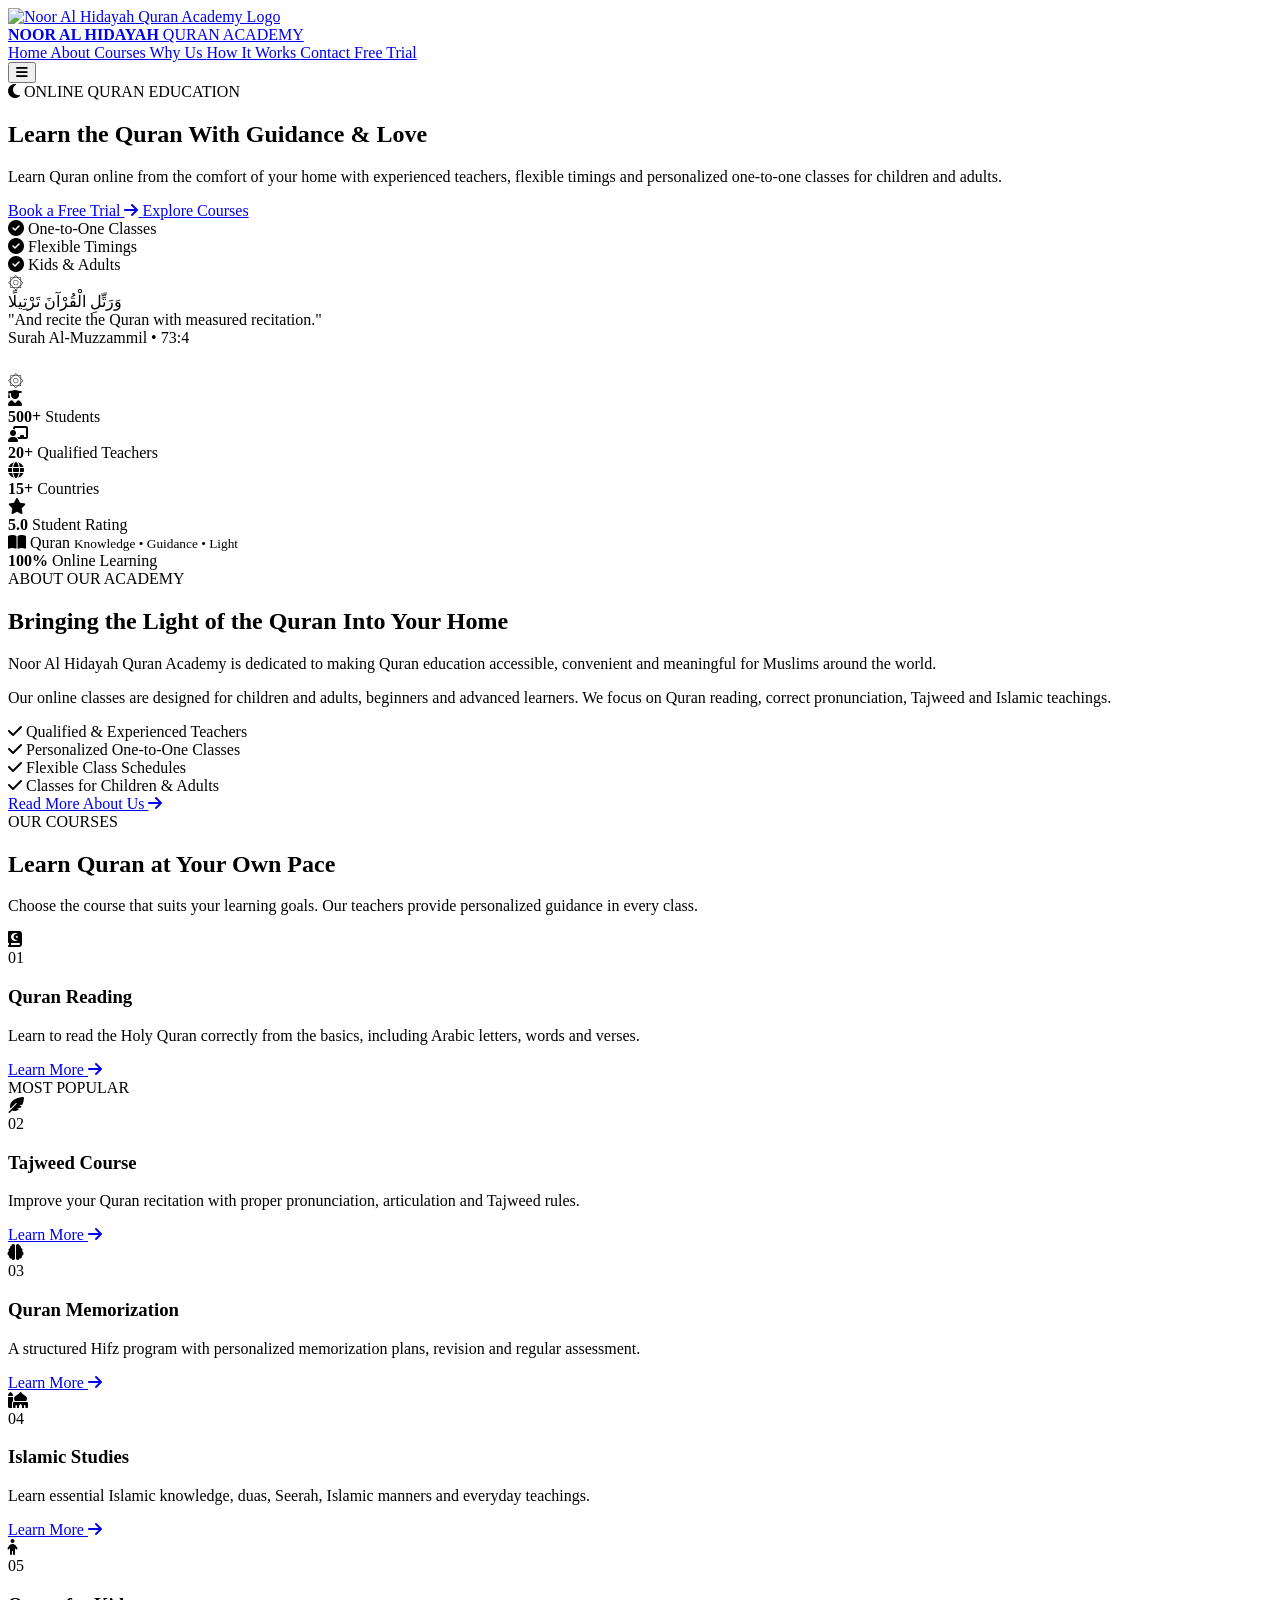
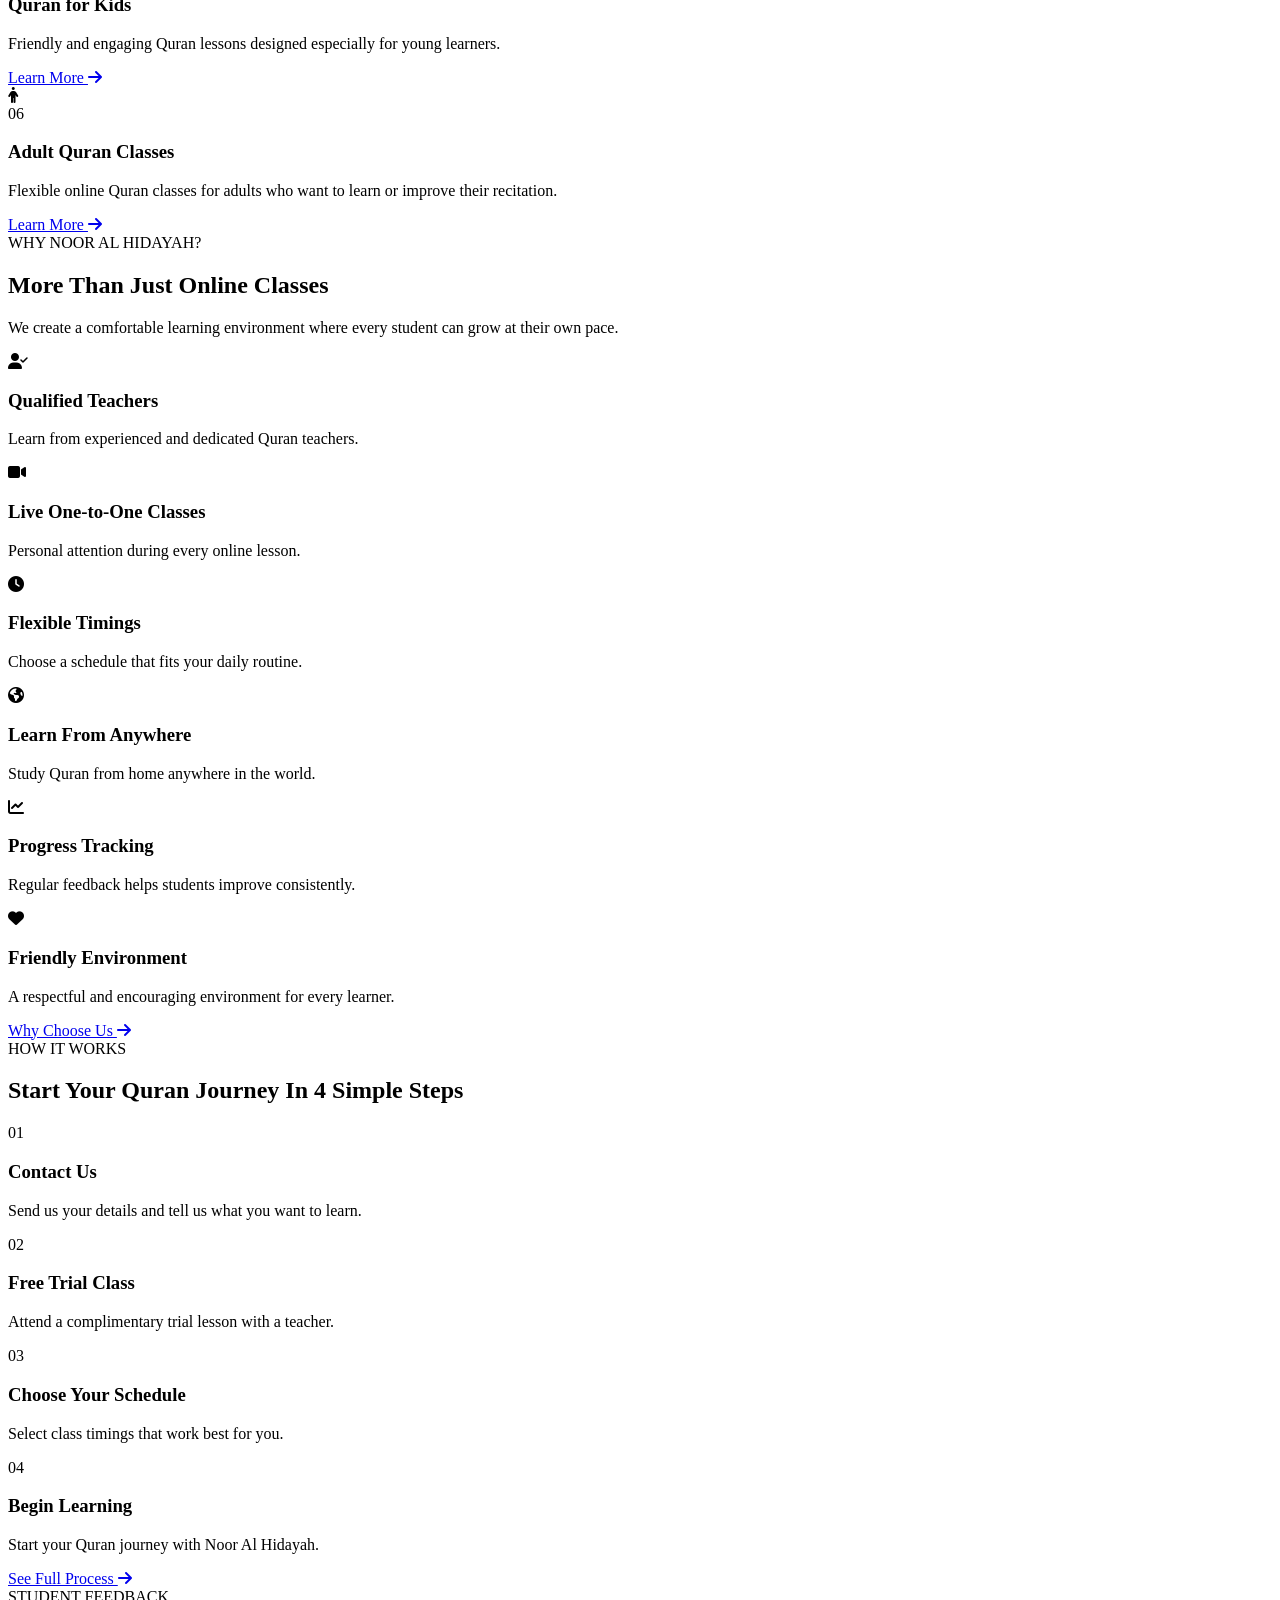
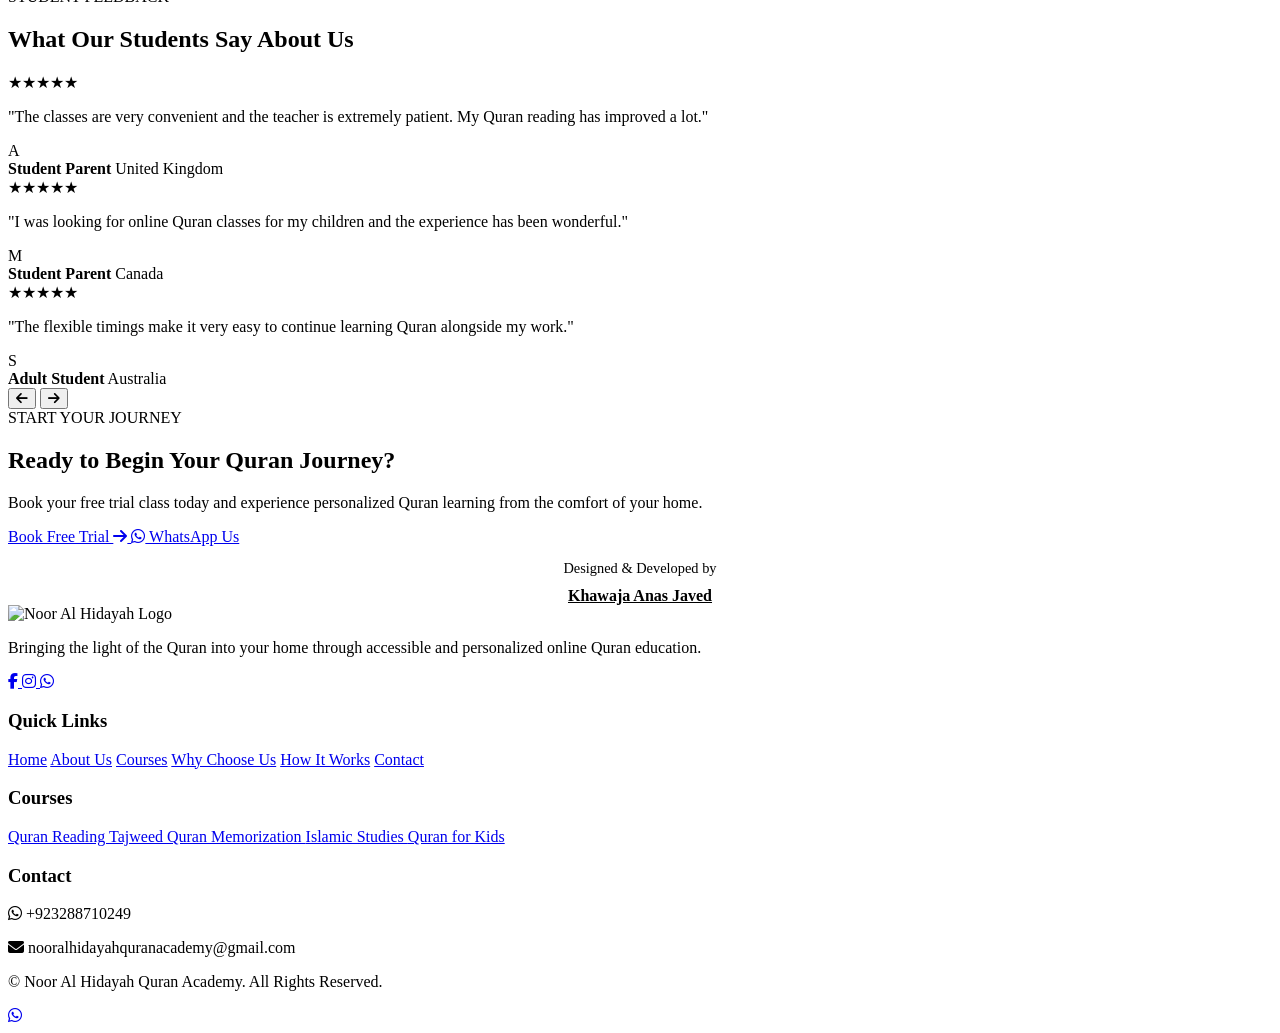
==== index.html @ 44cb85c7 "Add files via upload" ====
<!DOCTYPE html>
<html lang="en">

<head>

<meta charset="UTF-8">

<meta
    name="viewport"
    content="width=device-width, initial-scale=1.0"
>

<title>Noor Al Hidayah Quran Academy | Home</title>

<meta
    name="description"
    content="Learn Quran online with qualified teachers, flexible timings and personalized one-to-one classes."
>

<link rel="icon" href="assets/logo.png">

<link rel="preconnect" href="https://fonts.googleapis.com">
<link
    rel="preconnect"
    href="https://fonts.gstatic.com"
    crossorigin
>

<link
    href="https://fonts.googleapis.com/css2?family=Cormorant+Garamond:wght@500;600;700&family=Poppins:wght@300;400;500;600;700&display=swap"
    rel="stylesheet"
>

<link
    rel="stylesheet"
    href="https://cdnjs.cloudflare.com/ajax/libs/font-awesome/6.5.2/css/all.min.css"
>

<link rel="stylesheet" href="css/style.css">

</head>


<body>


<!-- HEADER -->

<header class="header" id="header">

<div class="container nav-container">

<a href="index.html" class="logo">

<img
    src="assets/logo.png"
    alt="Noor Al Hidayah Quran Academy Logo"
>

<div class="logo-text">

<strong>NOOR AL HIDAYAH</strong>

<span>QURAN ACADEMY</span>

</div>

</a>


<nav class="navbar" id="navbar">

<a
    href="index.html"
    class="nav-link active"
>
Home
</a>

<a
    href="about.html"
    class="nav-link"
>
About
</a>

<a
    href="courses.html"
    class="nav-link"
>
Courses
</a>

<a
    href="why-us.html"
    class="nav-link"
>
Why Us
</a>

<a
    href="how-it-works.html"
    class="nav-link"
>
How It Works
</a>

<a
    href="contact.html"
    class="nav-link"
>
Contact
</a>

<a
    href="contact.html#trial"
    class="nav-button"
>
Free Trial
</a>

</nav>


<button
    class="menu-toggle"
    id="menu-toggle"
    aria-label="Open menu"
>

<i class="fas fa-bars"></i>

</button>

</div>

</header>



<!-- HERO -->

<section class="hero" id="home">

<div class="hero-pattern"></div>

<div class="container hero-container">


<div class="hero-content reveal">

<span class="eyebrow">

<i class="fas fa-moon"></i>

ONLINE QURAN EDUCATION

</span>


<h1>

Learn the Quran

<span>
With Guidance & Love
</span>

</h1>


<p>

Learn Quran online from the comfort of your home
with experienced teachers, flexible timings and
personalized one-to-one classes for children and adults.

</p>


<div class="hero-buttons">

<a
    href="https://wa.me/923288710249?text=Assalamu%20Alaikum%20Wa%20Rahmatullahi%20Wa%20Barakatuh%2C%20I%20would%20like%20to%20book%20a%20free%20Quran%20trial%20class."
    class="btn btn-gold"
    target="_blank"
    rel="noopener"
>

Book a Free Trial

<i class="fas fa-arrow-right"></i>

</a>


<a
    href="courses.html"
    class="btn btn-outline"
>

Explore Courses

</a>

</div>


<div class="hero-trust">

<div>

<i class="fas fa-check-circle"></i>

One-to-One Classes

</div>


<div>

<i class="fas fa-check-circle"></i>

Flexible Timings

</div>


<div>

<i class="fas fa-check-circle"></i>

Kids & Adults

</div>

</div>

</div>



<div class="hero-visual reveal">

<div class="hero-circle circle-one"></div>

<div class="hero-circle circle-two"></div>


<div class="quran-card">

<div class="quran-decoration">
۞
</div>


<div class="arabic-text">

وَرَتِّلِ الْقُرْآنَ تَرْتِيلًا

</div>


<div class="translation">

"And recite the Quran with measured recitation."

</div>


<div class="surah">

Surah Al-Muzzammil • 73:4

</div>


<div
    class="quran-decoration"
    style="margin-top:25px"
>

۞

</div>

</div>

</div>

</div>

</section>



<!-- STATS -->

<section class="stats">

<div class="container stats-grid">


<div class="stat-item">

<i class="fas fa-user-graduate"></i>

<div>

<strong>500+</strong>

<span>Students</span>

</div>

</div>


<div class="stat-item">

<i class="fas fa-chalkboard-teacher"></i>

<div>

<strong>20+</strong>

<span>Qualified Teachers</span>

</div>

</div>


<div class="stat-item">

<i class="fas fa-globe"></i>

<div>

<strong>15+</strong>

<span>Countries</span>

</div>

</div>


<div class="stat-item">

<i class="fas fa-star"></i>

<div>

<strong>5.0</strong>

<span>Student Rating</span>

</div>

</div>


</div>

</section>



<!-- ABOUT PREVIEW -->

<section class="section about">

<div class="container about-grid">


<div class="about-image reveal">

<div class="image-frame">

<div class="arch-image">

<div class="arch-content">

<i class="fas fa-book-open"></i>

<span>Quran</span>

<small>
Knowledge • Guidance • Light
</small>

</div>

</div>

</div>


<div class="experience-badge">

<strong>100%</strong>

<span>Online Learning</span>

</div>

</div>



<div class="about-content reveal">

<span class="section-label">
ABOUT OUR ACADEMY
</span>


<h2>

Bringing the Light of the Quran

<span>Into Your Home</span>

</h2>


<p>

Noor Al Hidayah Quran Academy is dedicated to making
Quran education accessible, convenient and meaningful
for Muslims around the world.

</p>


<p>

Our online classes are designed for children and adults,
beginners and advanced learners. We focus on Quran
reading, correct pronunciation, Tajweed and Islamic teachings.

</p>


<div class="about-list">

<div>

<i class="fas fa-check"></i>

<span>
Qualified & Experienced Teachers
</span>

</div>


<div>

<i class="fas fa-check"></i>

<span>
Personalized One-to-One Classes
</span>

</div>


<div>

<i class="fas fa-check"></i>

<span>
Flexible Class Schedules
</span>

</div>


<div>

<i class="fas fa-check"></i>

<span>
Classes for Children & Adults
</span>

</div>

</div>


<a
    href="about.html"
    class="text-link"
>

Read More About Us

<i class="fas fa-arrow-right"></i>

</a>

</div>

</div>

</section>



<!-- COURSES PREVIEW -->

<section class="section courses">

<div class="container">


<div class="section-heading reveal">

<span class="section-label">
OUR COURSES
</span>


<h2>

Learn Quran at

<span>Your Own Pace</span>

</h2>


<p>

Choose the course that suits your learning goals.
Our teachers provide personalized guidance in every class.

</p>

</div>


<div class="courses-grid">


<article class="course-card reveal">

<div class="course-icon">

<i class="fas fa-book-quran"></i>

</div>

<span class="course-number">01</span>

<h3>Quran Reading</h3>

<p>

Learn to read the Holy Quran correctly from the basics,
including Arabic letters, words and verses.

</p>

<a href="courses.html#quran-reading">

Learn More

<i class="fas fa-arrow-right"></i>

</a>

</article>



<article class="course-card featured reveal">

<div class="popular">
MOST POPULAR
</div>

<div class="course-icon">

<i class="fas fa-feather-pointed"></i>

</div>

<span class="course-number">02</span>

<h3>Tajweed Course</h3>

<p>

Improve your Quran recitation with proper pronunciation,
articulation and Tajweed rules.

</p>

<a href="courses.html#tajweed">

Learn More

<i class="fas fa-arrow-right"></i>

</a>

</article>



<article class="course-card reveal">

<div class="course-icon">

<i class="fas fa-brain"></i>

</div>

<span class="course-number">03</span>

<h3>Quran Memorization</h3>

<p>

A structured Hifz program with personalized memorization
plans, revision and regular assessment.

</p>

<a href="courses.html#memorization">

Learn More

<i class="fas fa-arrow-right"></i>

</a>

</article>



<article class="course-card reveal">

<div class="course-icon">

<i class="fas fa-mosque"></i>

</div>

<span class="course-number">04</span>

<h3>Islamic Studies</h3>

<p>

Learn essential Islamic knowledge, duas, Seerah,
Islamic manners and everyday teachings.

</p>

<a href="courses.html#islamic-studies">

Learn More

<i class="fas fa-arrow-right"></i>

</a>

</article>



<article class="course-card reveal">

<div class="course-icon">

<i class="fas fa-child"></i>

</div>

<span class="course-number">05</span>

<h3>Quran for Kids</h3>

<p>

Friendly and engaging Quran lessons designed especially
for young learners.

</p>

<a href="courses.html#kids">

Learn More

<i class="fas fa-arrow-right"></i>

</a>

</article>



<article class="course-card reveal">

<div class="course-icon">

<i class="fas fa-person"></i>

</div>

<span class="course-number">06</span>

<h3>Adult Quran Classes</h3>

<p>

Flexible online Quran classes for adults who want to
learn or improve their recitation.

</p>

<a href="courses.html#adults">

Learn More

<i class="fas fa-arrow-right"></i>

</a>

</article>


</div>

</div>

</section>



<!-- WHY US PREVIEW -->

<section class="section why-us">

<div class="container">


<div class="section-heading light reveal">

<span class="section-label">
WHY NOOR AL HIDAYAH?
</span>


<h2>

More Than Just

<span>Online Classes</span>

</h2>


<p>

We create a comfortable learning environment where every
student can grow at their own pace.

</p>

</div>


<div class="features-grid">


<div class="feature reveal">

<div class="feature-icon">

<i class="fas fa-user-check"></i>

</div>

<h3>Qualified Teachers</h3>

<p>
Learn from experienced and dedicated Quran teachers.
</p>

</div>


<div class="feature reveal">

<div class="feature-icon">

<i class="fas fa-video"></i>

</div>

<h3>Live One-to-One Classes</h3>

<p>
Personal attention during every online lesson.
</p>

</div>


<div class="feature reveal">

<div class="feature-icon">

<i class="fas fa-clock"></i>

</div>

<h3>Flexible Timings</h3>

<p>
Choose a schedule that fits your daily routine.
</p>

</div>


<div class="feature reveal">

<div class="feature-icon">

<i class="fas fa-earth-americas"></i>

</div>

<h3>Learn From Anywhere</h3>

<p>
Study Quran from home anywhere in the world.
</p>

</div>


<div class="feature reveal">

<div class="feature-icon">

<i class="fas fa-chart-line"></i>

</div>

<h3>Progress Tracking</h3>

<p>
Regular feedback helps students improve consistently.
</p>

</div>


<div class="feature reveal">

<div class="feature-icon">

<i class="fas fa-heart"></i>

</div>

<h3>Friendly Environment</h3>

<p>
A respectful and encouraging environment for every learner.
</p>

</div>

</div>


<div class="center-action">

<a
    href="why-us.html"
    class="btn btn-gold"
>

Why Choose Us

<i class="fas fa-arrow-right"></i>

</a>

</div>

</div>

</section>



<!-- HOW IT WORKS PREVIEW -->

<section class="section process">

<div class="container">


<div class="section-heading reveal">

<span class="section-label">
HOW IT WORKS
</span>


<h2>

Start Your Quran Journey

<span>In 4 Simple Steps</span>

</h2>

</div>


<div class="steps">


<div class="step reveal">

<div class="step-number">01</div>

<div>

<h3>Contact Us</h3>

<p>
Send us your details and tell us what you want to learn.
</p>

</div>

</div>


<div class="step reveal">

<div class="step-number">02</div>

<div>

<h3>Free Trial Class</h3>

<p>
Attend a complimentary trial lesson with a teacher.
</p>

</div>

</div>


<div class="step reveal">

<div class="step-number">03</div>

<div>

<h3>Choose Your Schedule</h3>

<p>
Select class timings that work best for you.
</p>

</div>

</div>


<div class="step reveal">

<div class="step-number">04</div>

<div>

<h3>Begin Learning</h3>

<p>
Start your Quran journey with Noor Al Hidayah.
</p>

</div>

</div>

</div>


<div class="center-action">

<a
    href="how-it-works.html"
    class="btn btn-gold"
>

See Full Process

<i class="fas fa-arrow-right"></i>

</a>

</div>

</div>

</section>



<!-- TESTIMONIALS -->

<section class="section testimonials">

<div class="container">


<div class="section-heading reveal">

<span class="section-label">
STUDENT FEEDBACK
</span>


<h2>

What Our Students

<span>Say About Us</span>

</h2>

</div>


<div class="testimonial-slider">


<div class="testimonial active">

<div class="stars">
★★★★★
</div>

<p>

"The classes are very convenient and the teacher is
extremely patient. My Quran reading has improved a lot."

</p>


<div class="student">

<div class="student-avatar">
A
</div>

<div>

<strong>Student Parent</strong>

<span>United Kingdom</span>

</div>

</div>

</div>



<div class="testimonial">

<div class="stars">
★★★★★
</div>

<p>

"I was looking for online Quran classes for my children
and the experience has been wonderful."

</p>


<div class="student">

<div class="student-avatar">
M
</div>

<div>

<strong>Student Parent</strong>

<span>Canada</span>

</div>

</div>

</div>



<div class="testimonial">

<div class="stars">
★★★★★
</div>

<p>

"The flexible timings make it very easy to continue
learning Quran alongside my work."

</p>


<div class="student">

<div class="student-avatar">
S
</div>

<div>

<strong>Adult Student</strong>

<span>Australia</span>

</div>

</div>

</div>

</div>


<div class="slider-buttons">

<button id="prev">

<i class="fas fa-arrow-left"></i>

</button>


<button id="next">

<i class="fas fa-arrow-right"></i>

</button>

</div>

</div>

</section>



<!-- CTA -->

<section class="trial">

<div class="trial-pattern"></div>

<div class="container trial-content reveal">

<span class="section-label">
START YOUR JOURNEY
</span>


<h2>

Ready to Begin

<span>Your Quran Journey?</span>

</h2>


<p>

Book your free trial class today and experience
personalized Quran learning from the comfort of your home.

</p>


<div class="trial-buttons">

<a
    href="https://wa.me/923288710249?text=Assalamu%20Alaikum%20Wa%20Rahmatullahi%20Wa%20Barakatuh%2C%20I%20would%20like%20to%20book%20a%20free%20Quran%20trial%20class."
    class="btn btn-gold"
    target="_blank"
    rel="noopener"
>

Book Free Trial

<i class="fas fa-arrow-right"></i>

</a>


<a
    href="https://wa.me/923288710249"
    class="btn btn-whatsapp"
    target="_blank"
    rel="noopener"
>

<i class="fab fa-whatsapp"></i>

WhatsApp Us

</a>

</div>

</div>

</section>



<!-- DEVELOPER INFO -->

<section class="section developer-credit">

<div class="container" style="text-align: center;">

<p style="color: var(--muted); font-size: 0.9rem; margin-bottom: 10px;">

Designed & Developed by
</p>

<a href="https://hellofromanas.github.io/portfolio/" target="_blank" rel="noopener noreferrer" style="color: var(--emerald); font-weight: 600; font-size: 1rem;">

Khawaja Anas Javed

</a>

</div>

</section>



<!-- FOOTER -->

<footer class="footer">

<div class="container footer-grid">


<div class="footer-brand">

<img
    src="assets/logo.png"
    alt="Noor Al Hidayah Logo"
>


<p>

Bringing the light of the Quran into your home
through accessible and personalized online Quran education.

</p>


<div class="socials">

<a href="#" aria-label="Facebook">
<i class="fab fa-facebook-f"></i>
</a>

<a href="#" aria-label="Instagram">
<i class="fab fa-instagram"></i>
</a>

<a
    href="https://wa.me/923288710249"
    aria-label="WhatsApp"
>
<i class="fab fa-whatsapp"></i>
</a>

</div>

</div>



<div class="footer-column">

<h3>Quick Links</h3>

<a href="index.html">Home</a>

<a href="about.html">About Us</a>

<a href="courses.html">Courses</a>

<a href="why-us.html">Why Choose Us</a>

<a href="how-it-works.html">How It Works</a>

<a href="contact.html">Contact</a>

</div>



<div class="footer-column">

<h3>Courses</h3>

<a href="courses.html#quran-reading">
Quran Reading
</a>

<a href="courses.html#tajweed">
Tajweed
</a>

<a href="courses.html#memorization">
Quran Memorization
</a>

<a href="courses.html#islamic-studies">
Islamic Studies
</a>

<a href="courses.html#kids">
Quran for Kids
</a>

</div>



<div class="footer-column">

<h3>Contact</h3>

<p>

<i class="fab fa-whatsapp"></i>

+923288710249

</p>


<p>

<i class="fas fa-envelope"></i>

nooralhidayahquranacademy@gmail.com

</p>

</div>

</div>



<div class="footer-bottom">

<div class="container">

<p>

© <span id="year"></span>

Noor Al Hidayah Quran Academy.

All Rights Reserved.

</p>

</div>

</div>

</footer>



<a
    href="https://wa.me/923288710249"
    class="whatsapp-float"
    target="_blank"
    rel="noopener"
    aria-label="Chat on WhatsApp"
>

<i class="fab fa-whatsapp"></i>

</a>


<script src="js/script.js"></script>

</body>

</html>
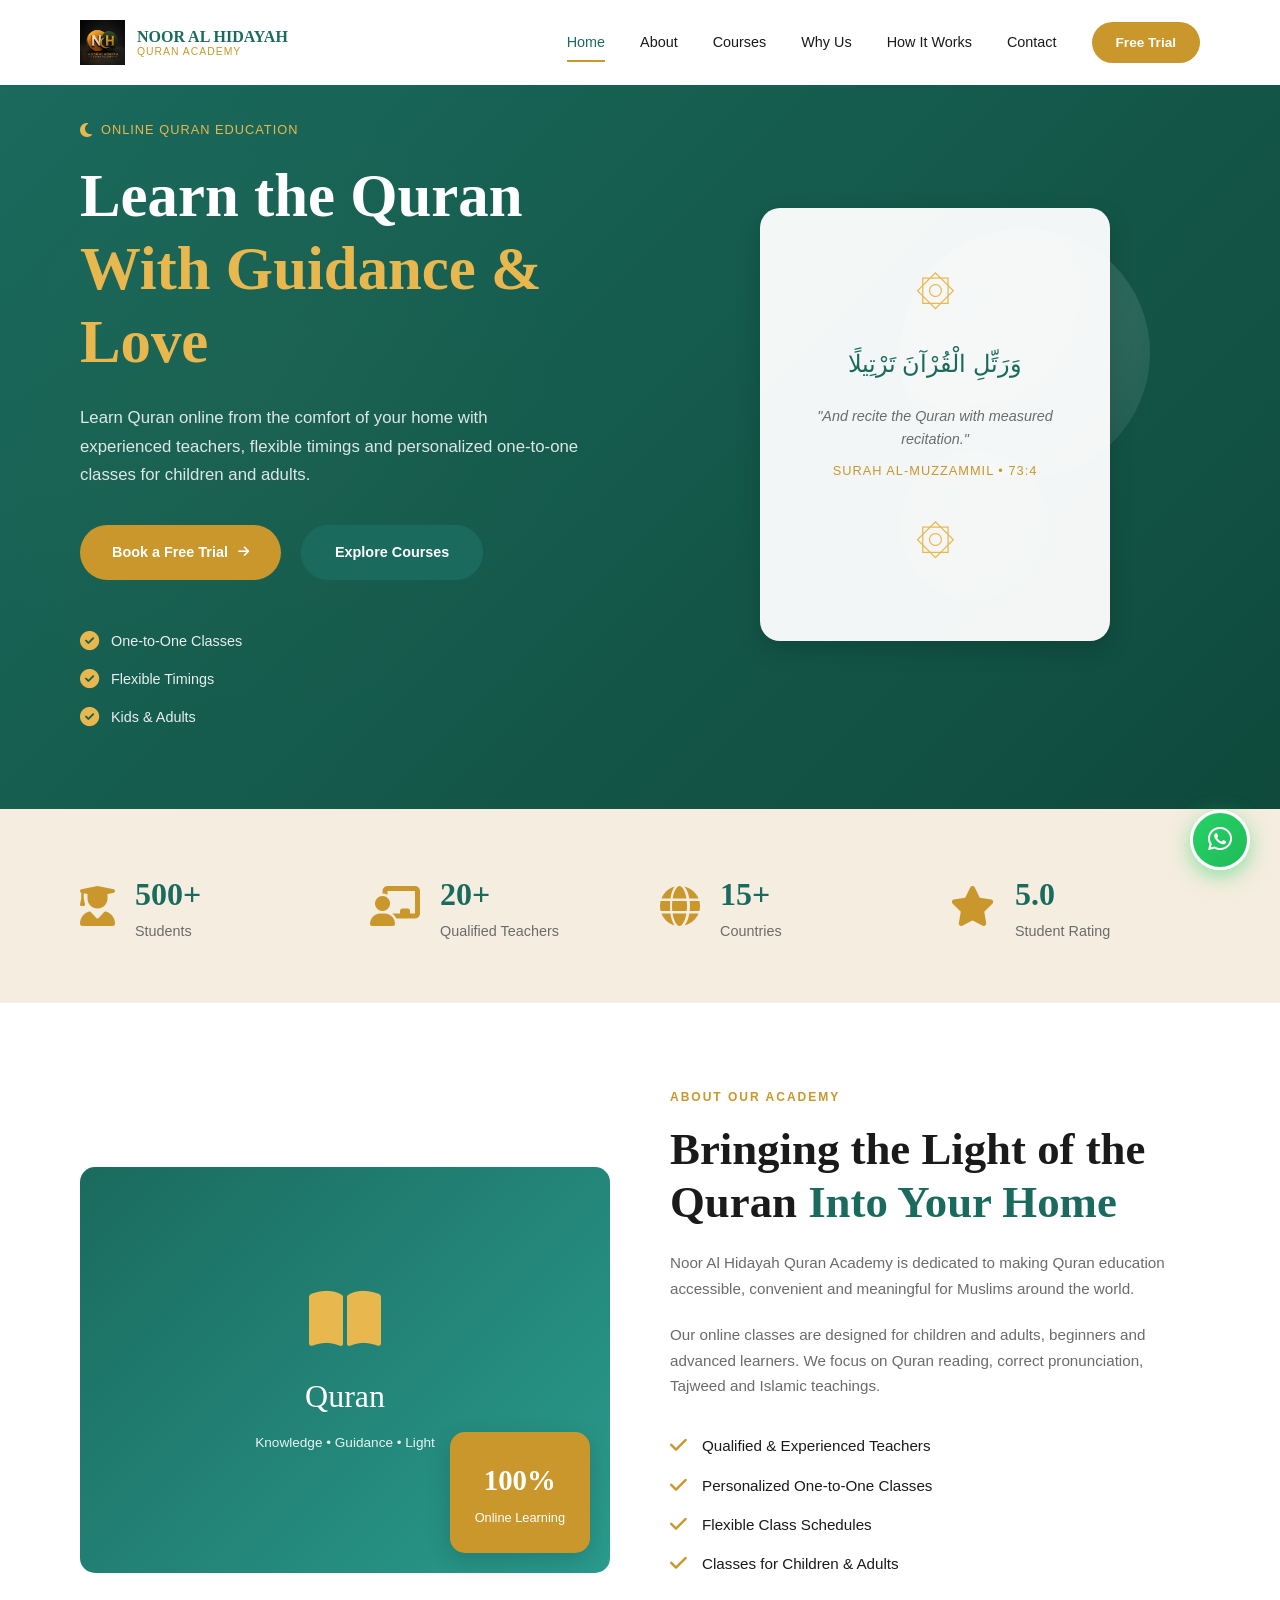
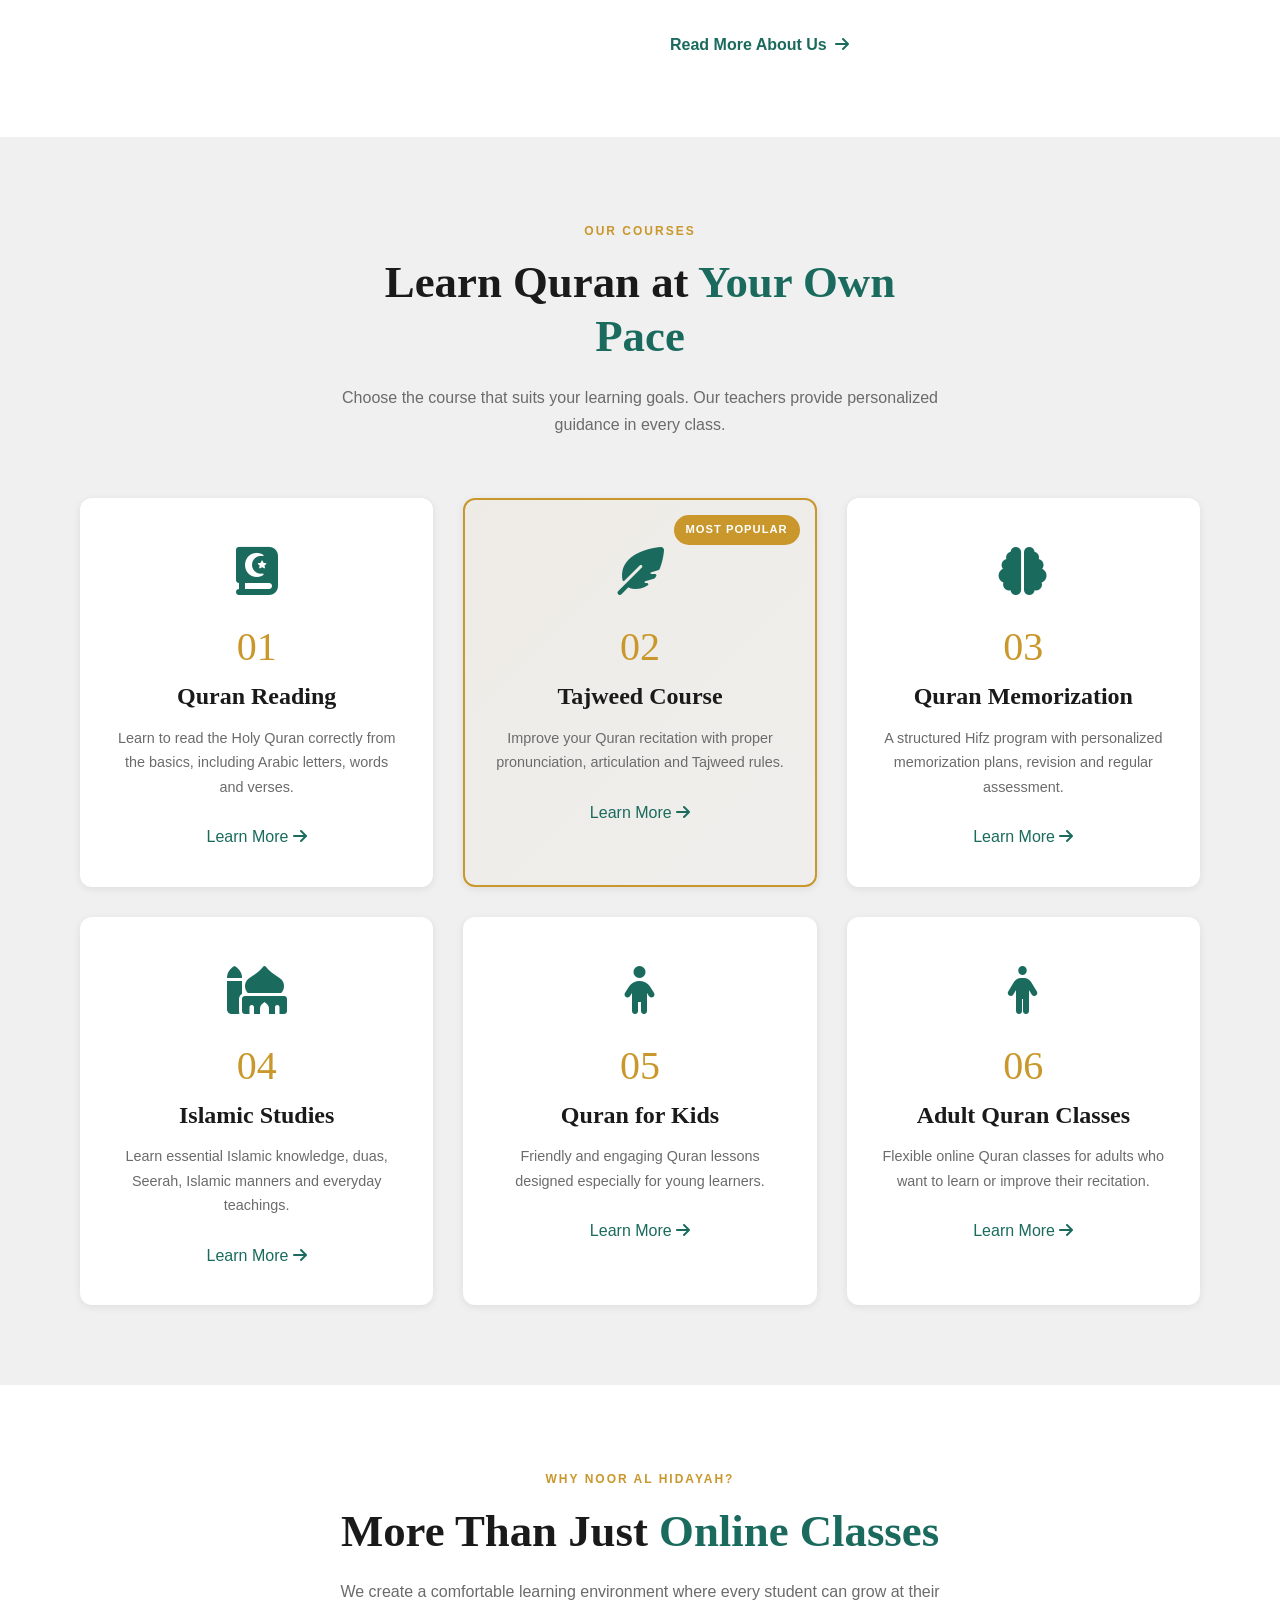
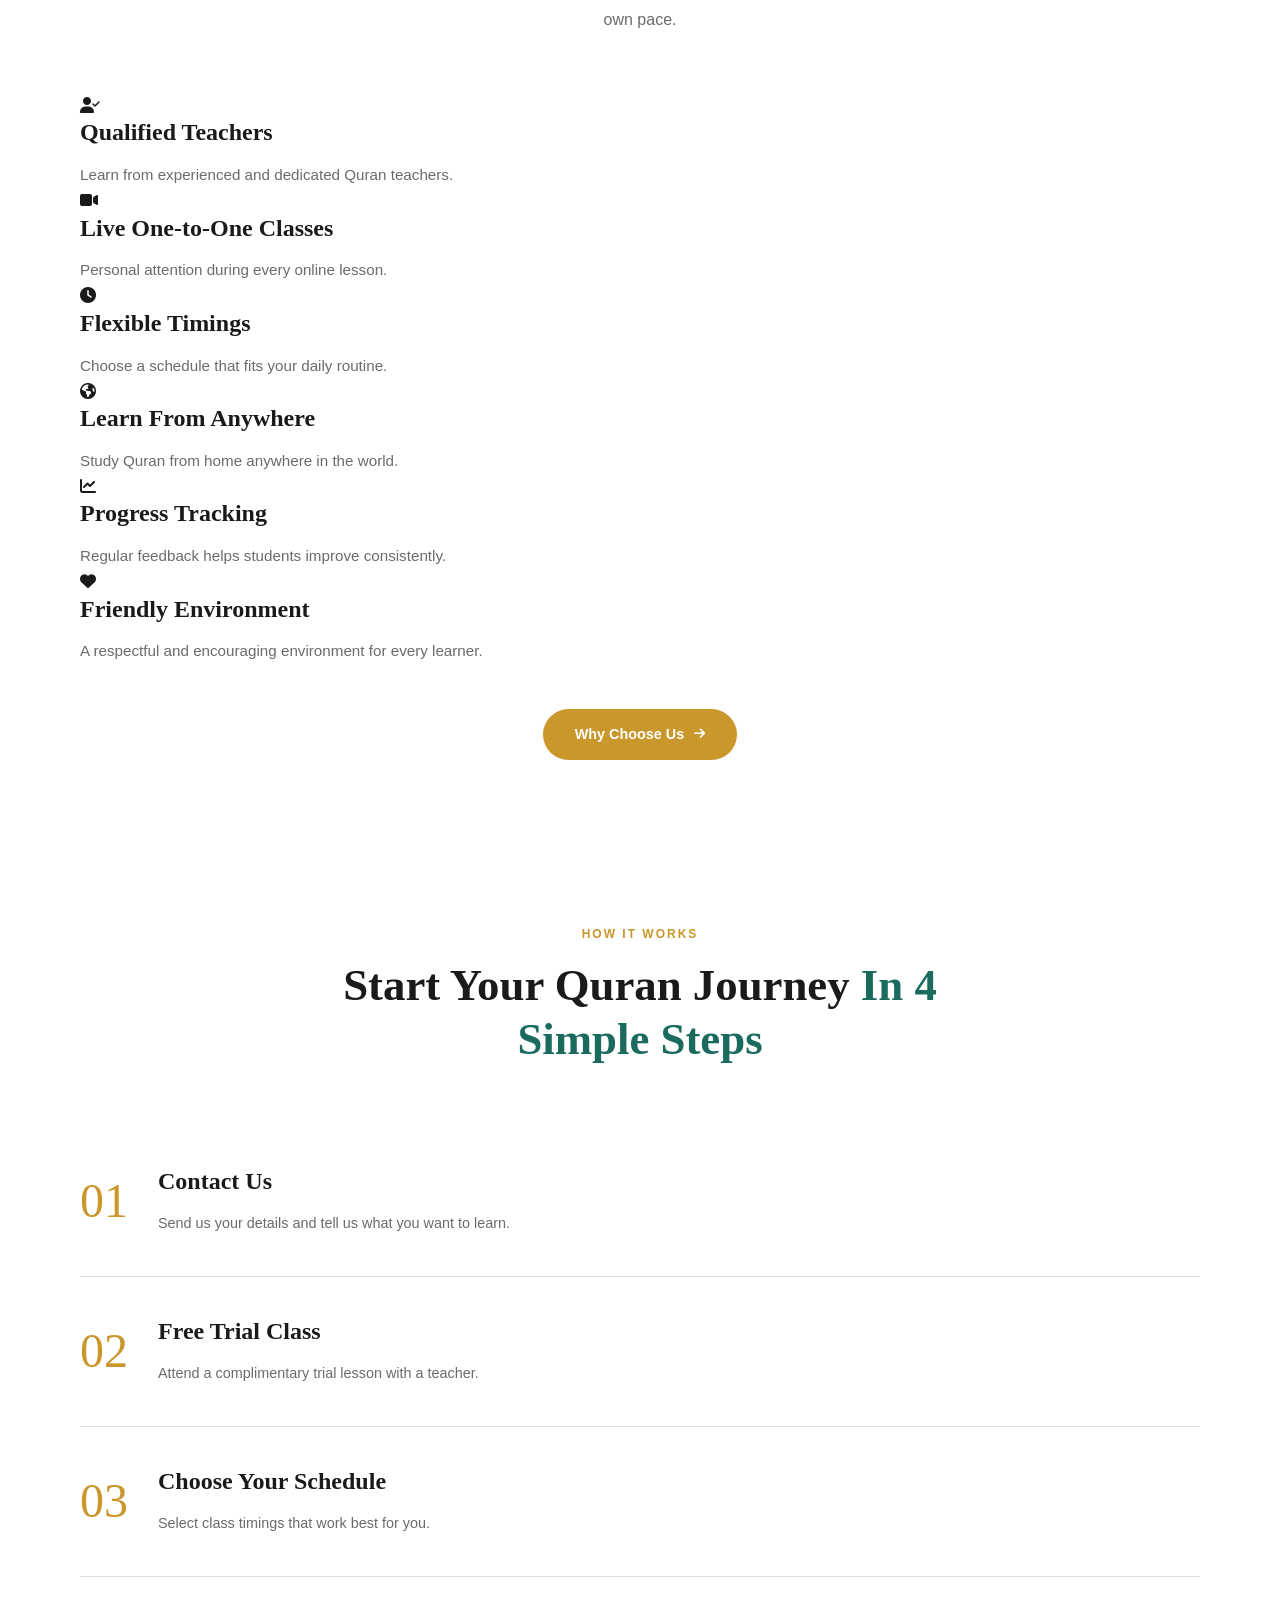
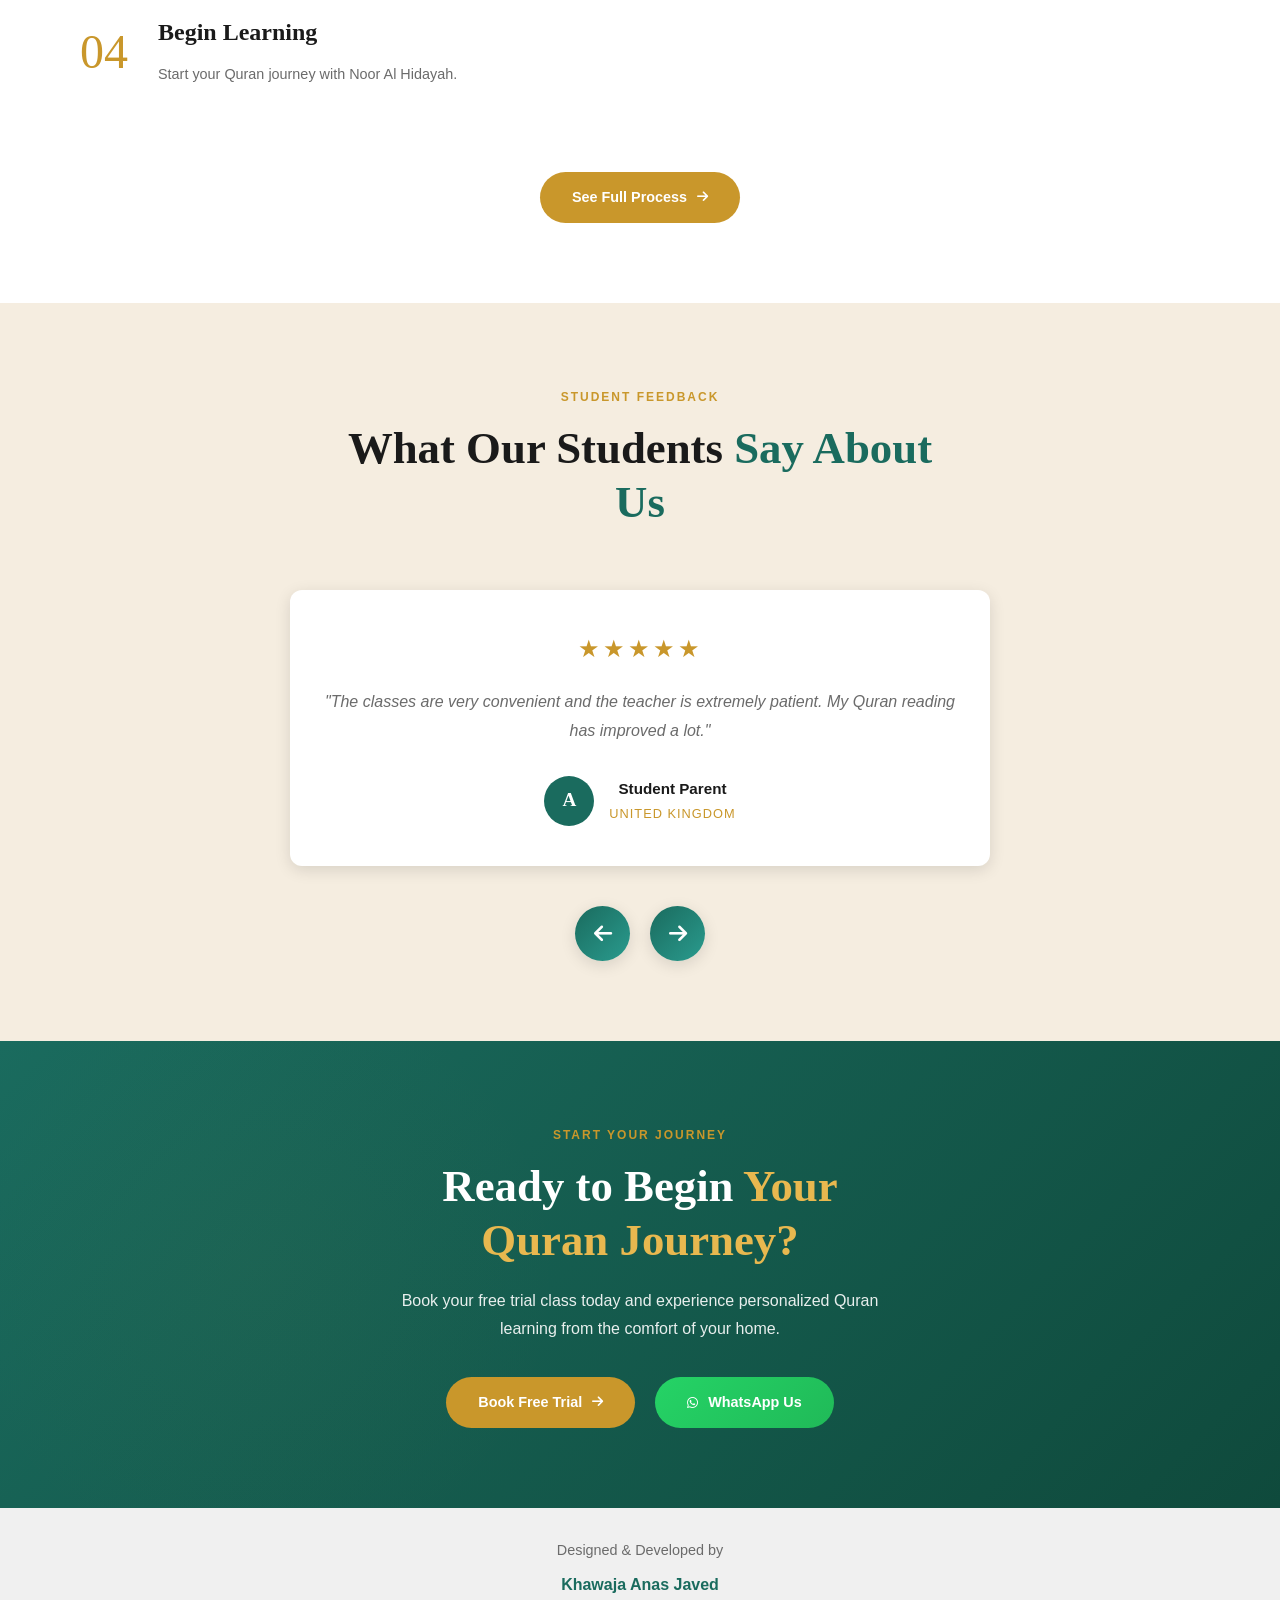
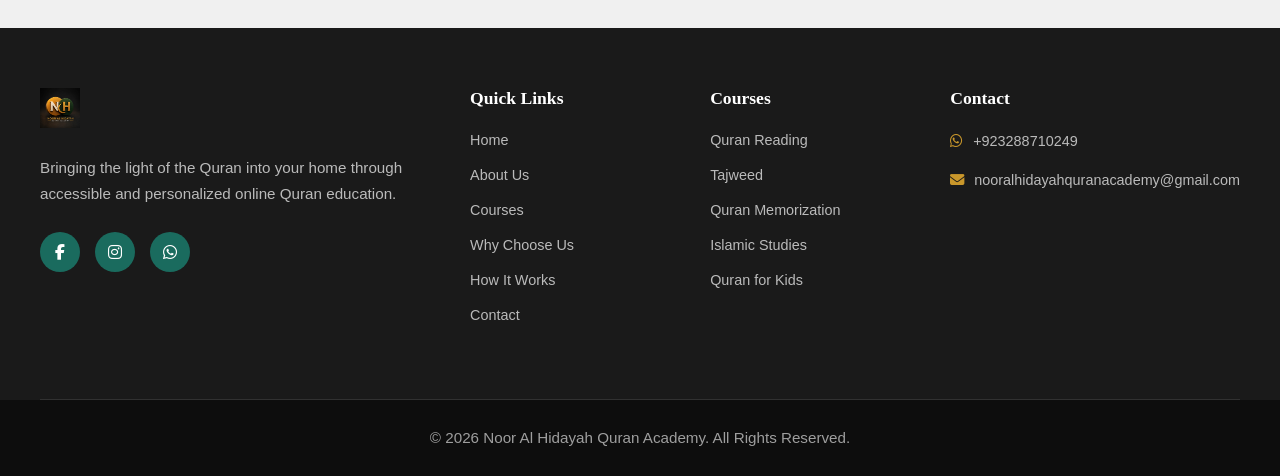
==== commit fe33c14f: "Update index.html" ====
--- a/index.html
+++ b/index.html
@@ -1292,11 +1292,11 @@
 
 <div class="socials">
 
-<a href="#" aria-label="Facebook">
+<a href="https://www.facebook.com/nooralhidayahquranacademy" aria-label="Facebook">
 <i class="fab fa-facebook-f"></i>
 </a>
 
-<a href="#" aria-label="Instagram">
+<a href="https://www.instagram.com/nooralhidayahquranacademy" aria-label="Instagram">
 <i class="fab fa-instagram"></i>
 </a>
 
@@ -1427,4 +1427,4 @@
 
 </body>
 
-</html>+</html>
--- a/css/style.css
+++ b/css/style.css
@@ -0,0 +1,2080 @@
+/* =====================================================
+   NOOR AL HIDAYAH - COMPLETE STYLESHEET
+   ===================================================== */
+
+/* =====================================================
+   ROOT VARIABLES & COLORS
+   ===================================================== */
+
+:root {
+    --emerald: #1a6b5e;
+    --emerald-dark: #0f4a3c;
+    --emerald-light: #2a9b8e;
+    
+    --gold: #c9972b;
+    --gold-light: #e8b84f;
+    --gold-dark: #a07a1f;
+    
+    --ivory: #f5ede0;
+    --ivory-dark: #ede3d6;
+    
+    --white: #ffffff;
+    --black: #1a1a1a;
+    --muted: #6b6b6b;
+    --light-gray: #f0f0f0;
+    --border: #e0e0e0;
+    
+    --heading-font: 'Cormorant Garamond', serif;
+    --body-font: 'Poppins', sans-serif;
+    
+    --shadow-sm: 0 2px 8px rgba(0, 0, 0, 0.08);
+    --shadow-md: 0 4px 16px rgba(0, 0, 0, 0.12);
+    --shadow-lg: 0 8px 24px rgba(0, 0, 0, 0.16);
+    
+    --transition: all 0.3s ease;
+}
+
+/* =====================================================
+   GLOBAL STYLES
+   ===================================================== */
+
+* {
+    margin: 0;
+    padding: 0;
+    box-sizing: border-box;
+}
+
+html {
+    scroll-behavior: smooth;
+}
+
+body {
+    font-family: var(--body-font);
+    color: var(--black);
+    background: var(--white);
+    line-height: 1.6;
+}
+
+/* =====================================================
+   TYPOGRAPHY
+   ===================================================== */
+
+h1, h2, h3, h4, h5, h6 {
+    font-family: var(--heading-font);
+    font-weight: 600;
+    line-height: 1.2;
+}
+
+h1 {
+    font-size: 3.5rem;
+    margin-bottom: 20px;
+}
+
+h2 {
+    font-size: 2.8rem;
+    margin-bottom: 20px;
+    color: var(--black);
+}
+
+h3 {
+    font-size: 1.5rem;
+    margin-bottom: 15px;
+}
+
+p {
+    font-size: 0.95rem;
+    color: var(--muted);
+    line-height: 1.7;
+}
+
+a {
+    color: var(--emerald);
+    text-decoration: none;
+    transition: var(--transition);
+}
+
+a:hover {
+    color: var(--emerald-dark);
+}
+
+/* =====================================================
+   CONTAINER & LAYOUT
+   ===================================================== */
+
+.container {
+    max-width: 1200px;
+    margin: 0 auto;
+    padding: 0 40px;
+}
+
+.section {
+    padding: 80px 0;
+}
+
+.section-label {
+    display: inline-block;
+    font-size: 0.75rem;
+    letter-spacing: 2px;
+    text-transform: uppercase;
+    color: var(--gold);
+    font-weight: 600;
+    margin-bottom: 15px;
+}
+
+.section-heading {
+    text-align: center;
+    margin-bottom: 60px;
+    max-width: 600px;
+    margin-left: auto;
+    margin-right: auto;
+}
+
+.section-heading h2 span {
+    color: var(--emerald);
+}
+
+.section-heading p {
+    font-size: 1rem;
+    color: var(--muted);
+}
+
+/* =====================================================
+   BUTTONS
+   ===================================================== */
+
+.btn {
+    display: inline-flex;
+    align-items: center;
+    gap: 10px;
+    padding: 14px 32px;
+    border-radius: 50px;
+    font-size: 0.9rem;
+    font-weight: 600;
+    cursor: pointer;
+    transition: var(--transition);
+    text-decoration: none;
+    border: none;
+    font-family: var(--body-font);
+}
+
+.btn-gold {
+    background: var(--gold);
+    color: var(--white);
+}
+
+.btn-gold:hover {
+    background: var(--gold-dark);
+    transform: translateY(-2px);
+    box-shadow: var(--shadow-md);
+}
+
+.btn-whatsapp {
+    background: linear-gradient(135deg, #25d366 0%, #20ba58 100%);
+    color: var(--white);
+    border: none;
+}
+
+.btn-whatsapp:hover {
+    background: linear-gradient(135deg, #20ba58 0%, #1da752 100%);
+    transform: translateY(-2px);
+    box-shadow: 0 6px 20px rgba(37, 211, 102, 0.4);
+}
+
+.btn-outline {
+    background: var(--emerald);
+    color: var(--white);
+    border: 2px solid var(--emerald);
+}
+
+.btn-outline:hover {
+    background: var(--emerald-dark);
+    color: var(--white);
+    border-color: var(--emerald-dark);
+    transform: translateY(-2px);
+    box-shadow: var(--shadow-md);
+}
+
+.btn i {
+    font-size: 0.8rem;
+}
+
+/* =====================================================
+   HEADER & NAVIGATION
+   ===================================================== */
+
+.header {
+    background: var(--white);
+    padding: 20px 0;
+    position: fixed;
+    width: 100%;
+    top: 0;
+    z-index: 1000;
+    transition: var(--transition);
+    box-shadow: none;
+}
+
+.header.scrolled {
+    box-shadow: var(--shadow-sm);
+    padding: 15px 0;
+}
+
+.nav-container {
+    display: flex;
+    align-items: center;
+    justify-content: space-between;
+    gap: 40px;
+}
+
+.logo {
+    display: flex;
+    align-items: center;
+    gap: 12px;
+    text-decoration: none;
+    transition: var(--transition);
+}
+
+.logo img {
+    height: 45px;
+    width: auto;
+}
+
+.logo-text {
+    display: flex;
+    flex-direction: column;
+    line-height: 1.2;
+}
+
+.logo-text strong {
+    font-family: var(--heading-font);
+    font-size: 1rem;
+    color: var(--emerald);
+}
+
+.logo-text span {
+    font-size: 0.65rem;
+    color: var(--gold);
+    letter-spacing: 1px;
+    text-transform: uppercase;
+}
+
+.navbar {
+    display: flex;
+    align-items: center;
+    gap: 35px;
+}
+
+.nav-link {
+    font-size: 0.9rem;
+    color: var(--black);
+    position: relative;
+    padding: 8px 0;
+    transition: var(--transition);
+}
+
+.nav-link::after {
+    content: '';
+    position: absolute;
+    bottom: 0;
+    left: 0;
+    width: 0;
+    height: 2px;
+    background: var(--gold);
+    transition: var(--transition);
+}
+
+.nav-link:hover::after,
+.nav-link.active::after {
+    width: 100%;
+}
+
+.nav-link.active {
+    color: var(--emerald);
+}
+
+.nav-button {
+    background: var(--gold);
+    color: var(--white);
+    padding: 10px 24px;
+    border-radius: 30px;
+    font-size: 0.85rem;
+    font-weight: 600;
+    transition: var(--transition);
+}
+
+.nav-button:hover {
+    background: var(--gold-dark);
+    transform: translateY(-2px);
+}
+
+.menu-toggle {
+    display: none;
+    background: none;
+    border: none;
+    font-size: 1.5rem;
+    cursor: pointer;
+    color: var(--black);
+}
+
+/* =====================================================
+   HERO SECTION
+   ===================================================== */
+
+.hero {
+    padding-top: 120px;
+    padding-bottom: 80px;
+    background: linear-gradient(135deg, var(--emerald) 0%, var(--emerald-dark) 100%);
+    color: var(--white);
+    position: relative;
+    overflow: hidden;
+}
+
+.hero-pattern {
+    position: absolute;
+    top: 0;
+    left: 0;
+    right: 0;
+    bottom: 0;
+    opacity: 0.1;
+    background-image: radial-gradient(circle at 20% 50%, rgba(201,151,43,0.3), transparent 30%);
+}
+
+.hero-container {
+    display: grid;
+    grid-template-columns: 1fr 1fr;
+    gap: 60px;
+    align-items: center;
+    position: relative;
+    z-index: 2;
+}
+
+.hero-content {
+    display: flex;
+    flex-direction: column;
+}
+
+.eyebrow {
+    display: flex;
+    align-items: center;
+    gap: 8px;
+    font-size: 0.8rem;
+    letter-spacing: 1px;
+    text-transform: uppercase;
+    color: var(--gold-light);
+    margin-bottom: 20px;
+}
+
+.eyebrow i {
+    font-size: 1rem;
+}
+
+.hero-content h1 {
+    color: var(--white);
+    margin-bottom: 25px;
+    font-size: 3.8rem;
+}
+
+.hero-content h1 span {
+    color: var(--gold-light);
+    display: block;
+}
+
+.hero-content > p {
+    font-size: 1.05rem;
+    color: rgba(255, 255, 255, 0.85);
+    max-width: 500px;
+    margin-bottom: 35px;
+}
+
+.hero-buttons {
+    display: flex;
+    gap: 20px;
+    margin-bottom: 50px;
+}
+
+.hero-trust {
+    display: flex;
+    flex-direction: column;
+    gap: 15px;
+}
+
+.hero-trust > div {
+    display: flex;
+    align-items: center;
+    gap: 12px;
+    font-size: 0.9rem;
+    color: rgba(255, 255, 255, 0.9);
+}
+
+.hero-trust i {
+    color: var(--gold-light);
+    font-size: 1.2rem;
+}
+
+.hero-visual {
+    position: relative;
+    display: flex;
+    align-items: center;
+    justify-content: center;
+    min-height: 400px;
+}
+
+.hero-circle {
+    position: absolute;
+    border-radius: 50%;
+    background: radial-gradient(circle at 30% 30%, rgba(255,255,255,0.2), rgba(255,255,255,0.05));
+}
+
+.circle-one {
+    width: 250px;
+    height: 250px;
+    top: 20px;
+    right: 50px;
+}
+
+.circle-two {
+    width: 150px;
+    height: 150px;
+    bottom: 40px;
+    right: 150px;
+    opacity: 0.5;
+}
+
+.quran-card {
+    background: rgba(255, 255, 255, 0.95);
+    color: var(--black);
+    padding: 50px 40px;
+    border-radius: 20px;
+    text-align: center;
+    max-width: 350px;
+    box-shadow: var(--shadow-lg);
+    position: relative;
+    z-index: 10;
+}
+
+.quran-decoration {
+    font-size: 2.5rem;
+    color: var(--gold-light);
+    margin-bottom: 20px;
+}
+
+.arabic-text {
+    font-size: 1.5rem;
+    font-family: 'Arabic', Arial, sans-serif;
+    color: var(--emerald);
+    margin: 20px 0;
+    line-height: 1.8;
+}
+
+.translation {
+    font-size: 0.9rem;
+    color: var(--muted);
+    margin-bottom: 10px;
+    font-style: italic;
+}
+
+.surah {
+    font-size: 0.8rem;
+    color: var(--gold);
+    text-transform: uppercase;
+    letter-spacing: 1px;
+}
+
+/* =====================================================
+   STATS SECTION
+   ===================================================== */
+
+.stats {
+    background: var(--ivory);
+    padding: 60px 0;
+}
+
+.stats-grid {
+    display: grid;
+    grid-template-columns: repeat(4, 1fr);
+    gap: 40px;
+}
+
+.stat-item {
+    display: flex;
+    align-items: center;
+    gap: 20px;
+}
+
+.stat-item i {
+    font-size: 2.5rem;
+    color: var(--gold);
+}
+
+.stat-item strong {
+    display: block;
+    font-size: 2rem;
+    color: var(--emerald);
+    font-family: var(--heading-font);
+}
+
+.stat-item span {
+    display: block;
+    font-size: 0.9rem;
+    color: var(--muted);
+}
+
+/* =====================================================
+   ABOUT SECTION
+   ===================================================== */
+
+.about {
+    background: var(--white);
+}
+
+.about-grid {
+    display: grid;
+    grid-template-columns: 1fr 1fr;
+    gap: 60px;
+    align-items: center;
+}
+
+.about-image {
+    position: relative;
+}
+
+.image-frame {
+    background: linear-gradient(135deg, var(--emerald), var(--emerald-light));
+    padding: 3px;
+    border-radius: 15px;
+}
+
+.arch-image {
+    background: linear-gradient(135deg, var(--emerald), var(--emerald-light));
+    min-height: 400px;
+    border-radius: 12px;
+    display: flex;
+    align-items: center;
+    justify-content: center;
+}
+
+.arch-content {
+    text-align: center;
+    color: var(--white);
+}
+
+.arch-content i {
+    font-size: 4rem;
+    margin-bottom: 20px;
+    color: var(--gold-light);
+}
+
+.arch-content span {
+    display: block;
+    font-size: 2rem;
+    font-family: var(--heading-font);
+    margin-bottom: 10px;
+}
+
+.arch-content small {
+    display: block;
+    font-size: 0.85rem;
+    opacity: 0.9;
+}
+
+.experience-badge {
+    position: absolute;
+    bottom: 20px;
+    right: 20px;
+    background: var(--gold);
+    color: var(--white);
+    padding: 25px;
+    border-radius: 15px;
+    text-align: center;
+    box-shadow: var(--shadow-lg);
+}
+
+.experience-badge strong {
+    display: block;
+    font-size: 1.8rem;
+    font-family: var(--heading-font);
+}
+
+.experience-badge span {
+    display: block;
+    font-size: 0.8rem;
+    margin-top: 5px;
+}
+
+.about-content h2 span {
+    color: var(--emerald);
+}
+
+.about-content > p {
+    margin-bottom: 20px;
+}
+
+.about-list {
+    display: grid;
+    gap: 15px;
+    margin: 35px 0;
+}
+
+.about-list > div {
+    display: flex;
+    align-items: flex-start;
+    gap: 15px;
+}
+
+.about-list i {
+    color: var(--gold);
+    font-size: 1.2rem;
+    margin-top: 2px;
+    flex-shrink: 0;
+}
+
+.about-list span {
+    color: var(--black);
+    font-size: 0.95rem;
+}
+
+.text-link {
+    display: inline-flex;
+    align-items: center;
+    gap: 8px;
+    color: var(--emerald);
+    font-weight: 600;
+    margin-top: 20px;
+}
+
+.text-link i {
+    transition: var(--transition);
+}
+
+.text-link:hover i {
+    transform: translateX(5px);
+}
+
+/* =====================================================
+   COURSES SECTION
+   ===================================================== */
+
+.courses {
+    background: var(--light-gray);
+}
+
+.courses-grid {
+    display: grid;
+    grid-template-columns: repeat(3, 1fr);
+    gap: 30px;
+}
+
+.course-card {
+    background: var(--white);
+    padding: 35px 30px;
+    border-radius: 12px;
+    text-align: center;
+    box-shadow: var(--shadow-sm);
+    transition: var(--transition);
+    position: relative;
+    border: 2px solid transparent;
+}
+
+.course-card:hover {
+    transform: translateY(-10px);
+    box-shadow: var(--shadow-lg);
+    border-color: var(--gold);
+}
+
+.course-card.featured {
+    border: 2px solid var(--gold);
+    background: linear-gradient(135deg, rgba(201,151,43,0.05), rgba(201,151,43,0.02));
+}
+
+.course-icon {
+    font-size: 3rem;
+    color: var(--emerald);
+    margin-bottom: 15px;
+}
+
+.course-number {
+    display: block;
+    font-family: var(--heading-font);
+    font-size: 2.5rem;
+    color: var(--gold);
+    line-height: 1;
+    margin-bottom: 15px;
+}
+
+.course-card h3 {
+    color: var(--black);
+    margin-bottom: 15px;
+}
+
+.course-card p {
+    font-size: 0.9rem;
+    margin-bottom: 25px;
+}
+
+.course-card ul {
+    list-style: none;
+    text-align: left;
+}
+
+.course-card li {
+    display: flex;
+    align-items: center;
+    gap: 10px;
+    font-size: 0.85rem;
+    color: var(--muted);
+    margin-bottom: 12px;
+}
+
+.course-card li i {
+    color: var(--gold);
+    flex-shrink: 0;
+}
+
+.popular {
+    position: absolute;
+    top: 15px;
+    right: 15px;
+    background: var(--gold);
+    color: var(--white);
+    padding: 6px 12px;
+    border-radius: 20px;
+    font-size: 0.7rem;
+    font-weight: 700;
+    letter-spacing: 1px;
+    text-transform: uppercase;
+}
+
+/* =====================================================
+   PROCESS SECTION
+   ===================================================== */
+
+.process {
+    background: var(--white);
+}
+
+.process-large {
+    max-width: 1000px;
+    margin: auto;
+}
+
+.step {
+    display: grid;
+    grid-template-columns: auto 1fr;
+    gap: 30px;
+    min-height: 150px;
+    align-items: center;
+    padding: 30px 0;
+    border-bottom: 1px solid var(--border);
+}
+
+.step:last-child {
+    border-bottom: none;
+}
+
+.step-number {
+    font-family: var(--heading-font);
+    font-size: 3rem;
+    color: var(--gold);
+    line-height: 1;
+}
+
+.step h3 {
+    color: var(--black);
+}
+
+.step p {
+    font-size: 0.9rem;
+    color: var(--muted);
+}
+
+.course-detail-box {
+    background: var(--ivory);
+    padding: 25px;
+    border-radius: 8px;
+    transition: var(--transition);
+}
+
+.course-detail-box:hover {
+    background: var(--ivory-dark);
+    transform: translateY(-5px);
+}
+
+.course-detail-box i {
+    color: var(--gold);
+    font-size: 1.5rem;
+    margin-bottom: 12px;
+}
+
+.course-detail-box h3 {
+    color: var(--black);
+    margin-bottom: 8px;
+}
+
+.course-detail-box p {
+    font-size: 0.8rem;
+    color: var(--muted);
+}
+
+.course-details-list {
+    display: grid;
+    grid-template-columns: repeat(2, 1fr);
+    gap: 20px;
+    margin-top: 30px;
+}
+
+.center-action {
+    display: flex;
+    justify-content: center;
+    margin-top: 45px;
+}
+
+/* =====================================================
+   TESTIMONIALS SECTION
+   ===================================================== */
+
+.testimonials {
+    background: var(--ivory);
+}
+
+.testimonials-container {
+    position: relative;
+    max-width: 600px;
+    margin: auto;
+}
+
+.testimonial {
+    display: none;
+    text-align: center;
+    padding: 40px;
+    background: var(--white);
+    border-radius: 12px;
+    box-shadow: var(--shadow-md);
+    opacity: 0;
+    transition: var(--transition);
+}
+
+.testimonial.active {
+    display: block;
+    opacity: 1;
+}
+
+.testimonial-stars {
+    color: var(--gold);
+    font-size: 1.2rem;
+    margin-bottom: 15px;
+}
+
+.testimonial p {
+    font-size: 1rem;
+    font-style: italic;
+    margin-bottom: 25px;
+    color: var(--muted);
+}
+
+.testimonial-author {
+    font-weight: 600;
+    color: var(--black);
+    font-size: 0.95rem;
+}
+
+.testimonial-role {
+    font-size: 0.8rem;
+    color: var(--gold);
+    text-transform: uppercase;
+    letter-spacing: 1px;
+}
+
+.testimonial-controls {
+    display: flex;
+    justify-content: center;
+    gap: 15px;
+    margin-top: 30px;
+}
+
+.testimonial-btn {
+    background: var(--emerald);
+    color: var(--white);
+    border: none;
+    width: 45px;
+    height: 45px;
+    border-radius: 50%;
+    cursor: pointer;
+    font-size: 1rem;
+    transition: var(--transition);
+}
+
+.testimonial-btn:hover {
+    background: var(--emerald-dark);
+    transform: scale(1.1);
+}
+
+/* =====================================================
+   CONTACT SECTION
+   ===================================================== */
+
+.contact {
+    background: var(--white);
+}
+
+.contact-grid {
+    display: grid;
+    grid-template-columns: 1fr 1.2fr;
+    gap: 60px;
+    align-items: start;
+}
+
+.contact-info h2 span {
+    color: var(--emerald);
+}
+
+.contact-info > p {
+    margin-bottom: 40px;
+}
+
+.contact-details {
+    display: flex;
+    flex-direction: column;
+    gap: 30px;
+    margin-top: 40px;
+}
+
+.contact-detail {
+    display: flex;
+    align-items: flex-start;
+    gap: 20px;
+}
+
+.contact-icon {
+    width: 50px;
+    height: 50px;
+    background: var(--ivory);
+    border-radius: 10px;
+    display: flex;
+    align-items: center;
+    justify-content: center;
+    color: var(--gold);
+    font-size: 1.5rem;
+    flex-shrink: 0;
+}
+
+.contact-detail span {
+    display: block;
+    font-size: 0.85rem;
+    color: var(--gold);
+    text-transform: uppercase;
+    letter-spacing: 1px;
+    margin-bottom: 5px;
+}
+
+.contact-detail strong {
+    display: block;
+    color: var(--black);
+    font-size: 1rem;
+}
+
+/* =====================================================
+   CONTACT FORM STYLING
+   ===================================================== */
+
+.contact-form {
+    background: var(--ivory);
+    padding: 40px;
+    border-radius: 12px;
+}
+
+.form-row {
+    display: grid;
+    grid-template-columns: 1fr 1fr;
+    gap: 25px;
+    margin-bottom: 25px;
+}
+
+.form-group {
+    display: flex;
+    flex-direction: column;
+    margin-bottom: 20px;
+}
+
+.form-group label {
+    font-weight: 600;
+    color: var(--black);
+    margin-bottom: 8px;
+    font-size: 0.9rem;
+}
+
+.form-group input,
+.form-group select,
+.form-group textarea {
+    padding: 12px 15px;
+    border: 1px solid var(--border);
+    border-radius: 8px;
+    font-family: var(--body-font);
+    font-size: 0.9rem;
+    color: var(--black);
+    background: var(--white);
+    transition: var(--transition);
+}
+
+.form-group input:focus,
+.form-group select:focus,
+.form-group textarea:focus {
+    outline: none;
+    border-color: var(--emerald);
+    box-shadow: 0 0 0 3px rgba(26, 107, 94, 0.1);
+}
+
+.form-group textarea {
+    resize: vertical;
+    min-height: 120px;
+}
+
+.form-group select {
+    cursor: pointer;
+    appearance: none;
+    background-image: url("data:image/svg+xml;charset=UTF-8,%3csvg xmlns='http://www.w3.org/2000/svg' viewBox='0 0 24 24' fill='none' stroke='currentColor' stroke-width='2' stroke-linecap='round' stroke-linejoin='round'%3e%3cpolyline points='6 9 12 15 18 9'%3e%3c/polyline%3e%3c/svg%3e");
+    background-repeat: no-repeat;
+    background-position: right 10px center;
+    background-size: 1.5em;
+    padding-right: 35px;
+}
+
+.form-button {
+    width: auto;
+    align-self: flex-start;
+    margin-top: 10px;
+}
+
+/* =====================================================
+   FAQ SECTION
+   ===================================================== */
+
+.faq {
+    background: var(--light-gray);
+}
+
+.faq-container {
+    max-width: 800px;
+    margin: auto;
+}
+
+.faq-list {
+    display: flex;
+    flex-direction: column;
+    gap: 15px;
+}
+
+.faq-item {
+    background: var(--white);
+    border-radius: 8px;
+    overflow: hidden;
+    box-shadow: var(--shadow-sm);
+    transition: var(--transition);
+}
+
+.faq-item:hover {
+    box-shadow: var(--shadow-md);
+}
+
+.faq-question {
+    width: 100%;
+    padding: 20px 25px;
+    background: var(--white);
+    border: none;
+    text-align: left;
+    cursor: pointer;
+    font-size: 0.95rem;
+    font-weight: 600;
+    color: var(--black);
+    font-family: var(--body-font);
+    display: flex;
+    align-items: center;
+    justify-content: space-between;
+    transition: var(--transition);
+}
+
+.faq-question:hover {
+    background: var(--ivory);
+    color: var(--emerald);
+}
+
+.faq-question i {
+    color: var(--gold);
+    font-size: 1.2rem;
+    transition: var(--transition);
+    flex-shrink: 0;
+    margin-left: 15px;
+}
+
+.faq-item.active .faq-question {
+    background: var(--emerald);
+    color: var(--white);
+}
+
+.faq-item.active .faq-question i {
+    color: var(--gold-light);
+    transform: rotate(45deg);
+}
+
+.faq-answer {
+    display: none;
+    padding: 0 25px 25px;
+    background: var(--white);
+}
+
+.faq-item.active .faq-answer {
+    display: block;
+}
+
+.faq-answer p {
+    color: var(--muted);
+    font-size: 0.9rem;
+    line-height: 1.8;
+}
+
+/* =====================================================
+   TRIAL SECTION
+   ===================================================== */
+
+.trial {
+    background: linear-gradient(135deg, var(--emerald) 0%, var(--emerald-dark) 100%);
+    color: var(--white);
+    position: relative;
+    overflow: hidden;
+    padding: 80px 0;
+}
+
+.trial-pattern {
+    position: absolute;
+    top: 0;
+    left: 0;
+    right: 0;
+    bottom: 0;
+    opacity: 0.1;
+    background-image: radial-gradient(circle at 20% 50%, rgba(201,151,43,0.3), transparent 30%);
+}
+
+.trial-content {
+    position: relative;
+    z-index: 2;
+    text-align: center;
+    max-width: 600px;
+    margin: auto;
+}
+
+.trial-content h2 {
+    color: var(--white);
+    margin-bottom: 20px;
+}
+
+.trial-content h2 span {
+    color: var(--gold-light);
+}
+
+.trial-content > p {
+    color: rgba(255, 255, 255, 0.9);
+    margin-bottom: 35px;
+    font-size: 1rem;
+}
+
+.trial-buttons {
+    display: flex;
+    gap: 20px;
+    justify-content: center;
+    flex-wrap: wrap;
+}
+
+.trial-buttons .btn {
+    flex-shrink: 0;
+}
+
+/* =====================================================
+   TESTIMONIALS SECTION - UPDATED
+   ===================================================== */
+
+.testimonials {
+    background: var(--ivory);
+}
+
+.testimonial-slider {
+    max-width: 700px;
+    margin: auto;
+    margin-bottom: 40px;
+}
+
+.testimonial {
+    display: none;
+    text-align: center;
+    padding: 40px 30px;
+    background: var(--white);
+    border-radius: 12px;
+    box-shadow: var(--shadow-md);
+    opacity: 0;
+    transition: var(--transition);
+}
+
+.testimonial.active {
+    display: block;
+    opacity: 1;
+}
+
+.testimonial .stars {
+    color: var(--gold);
+    font-size: 1.5rem;
+    margin-bottom: 20px;
+    letter-spacing: 3px;
+}
+
+.testimonial p {
+    font-size: 1rem;
+    font-style: italic;
+    color: var(--muted);
+    margin-bottom: 30px;
+    line-height: 1.8;
+}
+
+.testimonial .student {
+    display: flex;
+    align-items: center;
+    justify-content: center;
+    gap: 15px;
+}
+
+.testimonial .student-avatar {
+    width: 50px;
+    height: 50px;
+    background: var(--emerald);
+    color: var(--white);
+    border-radius: 50%;
+    display: flex;
+    align-items: center;
+    justify-content: center;
+    font-weight: 700;
+    font-size: 1.2rem;
+    font-family: var(--heading-font);
+}
+
+.testimonial .student strong {
+    display: block;
+    color: var(--black);
+    font-size: 0.95rem;
+    margin-bottom: 3px;
+}
+
+.testimonial .student span {
+    display: block;
+    color: var(--gold);
+    font-size: 0.8rem;
+    text-transform: uppercase;
+    letter-spacing: 1px;
+    font-style: normal;
+}
+
+/* =====================================================
+   SLIDER BUTTONS - THEMED
+   ===================================================== */
+
+.slider-buttons {
+    display: flex;
+    justify-content: center;
+    gap: 20px;
+    margin-top: 40px;
+}
+
+#prev,
+#next {
+    width: 55px;
+    height: 55px;
+    border: none;
+    background: linear-gradient(135deg, var(--emerald) 0%, var(--emerald-light) 100%);
+    color: var(--white);
+    border-radius: 50%;
+    cursor: pointer;
+    font-size: 1.3rem;
+    transition: var(--transition);
+    display: flex;
+    align-items: center;
+    justify-content: center;
+    box-shadow: var(--shadow-md);
+    font-weight: 600;
+}
+
+#prev:hover,
+#next:hover {
+    background: linear-gradient(135deg, var(--emerald-dark) 0%, var(--emerald) 100%);
+    transform: scale(1.15);
+    box-shadow: 0 8px 30px rgba(26, 107, 94, 0.4);
+}
+
+#prev:active,
+#next:active {
+    transform: scale(1);
+}
+
+/* =====================================================
+   DEVELOPER CREDIT
+   ===================================================== */
+
+.developer-credit {
+    background: var(--light-gray);
+    padding: 30px 0;
+    text-align: center;
+}
+
+.developer-credit p {
+    margin: 0;
+}
+
+
+
+.footer {
+    background: var(--black);
+    color: var(--white);
+}
+
+.footer-grid {
+    display: grid;
+    grid-template-columns: 2fr 1fr 1fr 1fr;
+    gap: 50px;
+    padding: 60px 0;
+    border-bottom: 1px solid rgba(255, 255, 255, 0.1);
+}
+
+.footer-brand img {
+    height: 40px;
+    margin-bottom: 20px;
+}
+
+.footer-brand p {
+    color: rgba(255, 255, 255, 0.7);
+    margin-bottom: 25px;
+}
+
+.socials {
+    display: flex;
+    gap: 15px;
+}
+
+.socials a {
+    width: 40px;
+    height: 40px;
+    background: var(--emerald);
+    border-radius: 50%;
+    display: flex;
+    align-items: center;
+    justify-content: center;
+    color: var(--white);
+    transition: var(--transition);
+}
+
+.socials a:hover {
+    background: var(--gold);
+    transform: translateY(-3px);
+}
+
+.footer-column h3 {
+    color: var(--white);
+    margin-bottom: 20px;
+    font-size: 1.1rem;
+}
+
+.footer-column a {
+    display: block;
+    color: rgba(255, 255, 255, 0.7);
+    margin-bottom: 12px;
+    font-size: 0.9rem;
+    transition: var(--transition);
+}
+
+.footer-column a:hover {
+    color: var(--gold);
+}
+
+.footer-column p {
+    display: flex;
+    align-items: center;
+    gap: 10px;
+    color: rgba(255, 255, 255, 0.7);
+    margin-bottom: 15px;
+    font-size: 0.9rem;
+}
+
+.footer-column p i {
+    color: var(--gold);
+}
+
+.footer-bottom {
+    background: rgba(0, 0, 0, 0.5);
+    padding: 25px 0;
+    text-align: center;
+    font-size: 0.85rem;
+    color: rgba(255, 255, 255, 0.6);
+}
+
+.footer-bottom p {
+    color: rgba(255, 255, 255, 0.6);
+}
+
+/* =====================================================
+   WHATSAPP FLOAT BUTTON
+   ===================================================== */
+
+.whatsapp-float {
+    position: fixed;
+    bottom: 30px;
+    right: 30px;
+    width: 60px;
+    height: 60px;
+    background: linear-gradient(135deg, #25d366 0%, #20ba58 100%);
+    color: var(--white);
+    border-radius: 50%;
+    display: flex;
+    align-items: center;
+    justify-content: center;
+    font-size: 1.7rem;
+    box-shadow: 0 6px 20px rgba(37, 211, 102, 0.5);
+    transition: var(--transition);
+    z-index: 999;
+    border: 3px solid var(--white);
+}
+
+.whatsapp-float:hover {
+    transform: scale(1.2);
+    bottom: 40px;
+    box-shadow: 0 10px 35px rgba(37, 211, 102, 0.6);
+}
+
+/* =====================================================
+   REVEAL ANIMATION
+   ===================================================== */
+
+.reveal {
+    opacity: 0;
+    transform: translateY(30px);
+    transition: opacity 0.8s ease, transform 0.8s ease;
+}
+
+.reveal.visible {
+    opacity: 1;
+    transform: translateY(0);
+}
+
+/* =====================================================
+   MULTI-PAGE ADDITIONS
+   ===================================================== */
+
+.page-hero {
+    min-height: 55vh;
+    padding: 150px 0 90px;
+    position: relative;
+    overflow: hidden;
+
+    background:
+        radial-gradient(
+            circle at 80% 30%,
+            rgba(201,151,43,0.15),
+            transparent 30%
+        ),
+        var(--emerald);
+
+    color: white;
+
+    display: flex;
+    align-items: center;
+    text-align: center;
+}
+
+.page-hero-content {
+    position: relative;
+    z-index: 2;
+    max-width: 850px;
+    margin: auto;
+}
+
+.page-hero h1 {
+    color: white;
+    margin-bottom: 20px;
+}
+
+.page-hero h1 span {
+    color: var(--gold-light);
+    display: block;
+}
+
+.page-hero p {
+    max-width: 700px;
+    margin: auto;
+    color: rgba(255,255,255,0.75);
+    font-size: 0.95rem;
+}
+
+.breadcrumb {
+    margin-top: 25px;
+    font-size: 0.72rem;
+    color: rgba(255,255,255,0.6);
+}
+
+.breadcrumb a {
+    color: var(--gold-light);
+}
+
+.content-section {
+    background: white;
+}
+
+.content-grid {
+    display: grid;
+    grid-template-columns: 1fr 1fr;
+    gap: 70px;
+    align-items: center;
+}
+
+.content-text p {
+    color: var(--muted);
+    margin-bottom: 18px;
+}
+
+.content-text h2 {
+    margin-bottom: 25px;
+}
+
+.content-image {
+    min-height: 450px;
+    background:
+        radial-gradient(
+            circle at center,
+            rgba(201,151,43,0.3),
+            transparent 35%
+        ),
+        var(--emerald);
+
+    display: grid;
+    place-items: center;
+    position: relative;
+    border: 10px solid rgba(201,151,43,0.08);
+}
+
+.content-image i {
+    color: var(--gold-light);
+    font-size: 6rem;
+}
+
+.content-image span {
+    display: block;
+    color: var(--gold-light);
+    font-family: var(--heading-font);
+    font-size: 2.5rem;
+}
+
+.info-box {
+    background: var(--ivory);
+    padding: 35px;
+    border-left: 3px solid var(--gold);
+    margin-top: 30px;
+}
+
+.info-box h3 {
+    margin-bottom: 10px;
+}
+
+.info-box p {
+    color: var(--muted);
+    font-size: 0.8rem;
+}
+
+.course-detail {
+    scroll-margin-top: 110px;
+}
+
+.course-detail-grid {
+    display: grid;
+    grid-template-columns: 100px 1fr;
+    gap: 30px;
+    align-items: start;
+}
+
+.course-detail-number {
+    color: var(--gold);
+    font-family: var(--heading-font);
+    font-size: 3.5rem;
+    line-height: 1;
+}
+
+.course-detail h2 {
+    margin-bottom: 15px;
+}
+
+.course-detail p {
+    color: var(--muted);
+    margin-bottom: 15px;
+}
+
+.course-detail ul {
+    list-style: none;
+    margin-top: 20px;
+}
+
+.course-detail li {
+    margin-bottom: 10px;
+    font-size: 0.82rem;
+}
+
+.course-detail li i {
+    color: var(--gold);
+    margin-right: 8px;
+}
+
+.process-large {
+    max-width: 1000px;
+    margin: auto;
+}
+
+.process-large .step {
+    min-height: 150px;
+}
+
+.contact-trial {
+    margin-bottom: 70px;
+}
+
+.contact-trial .trial {
+    border-radius: 0;
+}
+
+/* =====================================================
+   RESPONSIVE DESIGN
+   ===================================================== */
+
+@media (max-width: 1024px) {
+    .container {
+        padding: 0 30px;
+    }
+
+    h1 {
+        font-size: 2.8rem;
+    }
+
+    h2 {
+        font-size: 2.2rem;
+    }
+
+    .hero-container {
+        grid-template-columns: 1fr;
+        gap: 40px;
+    }
+
+    .hero-visual {
+        min-height: 300px;
+    }
+
+    .stats-grid {
+        grid-template-columns: repeat(2, 1fr);
+        gap: 30px;
+    }
+
+    .courses-grid {
+        grid-template-columns: repeat(2, 1fr);
+    }
+
+    .content-grid {
+        grid-template-columns: 1fr;
+        gap: 40px;
+    }
+
+    .content-image {
+        min-height: 350px;
+    }
+
+    .course-detail-grid {
+        grid-template-columns: 1fr;
+        gap: 15px;
+    }
+
+    .course-details-list {
+        grid-template-columns: 1fr;
+    }
+
+    .footer-grid {
+        grid-template-columns: repeat(2, 1fr);
+    }
+
+    .about-grid {
+        grid-template-columns: 1fr;
+    }
+
+    .contact-grid {
+        grid-template-columns: 1fr;
+        gap: 40px;
+    }
+
+    .form-row {
+        grid-template-columns: 1fr;
+    }
+
+    .trial-buttons {
+        flex-direction: column;
+        gap: 15px;
+    }
+
+    .trial-buttons .btn {
+        width: 100%;
+        justify-content: center;
+    }
+}
+
+@media (max-width: 768px) {
+    .container {
+        padding: 0 20px;
+    }
+
+    .nav-container {
+        gap: 20px;
+    }
+
+    .navbar {
+        position: fixed;
+        left: -100%;
+        top: 70px;
+        flex-direction: column;
+        background: var(--white);
+        width: 100%;
+        text-align: center;
+        transition: 0.3s;
+        gap: 0;
+        box-shadow: var(--shadow-md);
+    }
+
+    .navbar.open {
+        left: 0;
+    }
+
+    .nav-link {
+        padding: 15px 0;
+        border-bottom: 1px solid var(--border);
+    }
+
+    .menu-toggle {
+        display: block;
+    }
+
+    .hero-buttons {
+        flex-direction: column;
+    }
+
+    .hero-trust {
+        margin-top: 20px;
+    }
+
+    h1 {
+        font-size: 2rem;
+    }
+
+    h2 {
+        font-size: 1.8rem;
+    }
+
+    .page-hero {
+        min-height: 50vh;
+        padding: 100px 0 60px;
+    }
+
+    .hero {
+        padding-top: 100px;
+        padding-bottom: 50px;
+    }
+
+    .courses-grid {
+        grid-template-columns: 1fr;
+    }
+
+    .stats-grid {
+        grid-template-columns: 1fr;
+        gap: 20px;
+    }
+
+    .footer-grid {
+        grid-template-columns: 1fr;
+        gap: 30px;
+    }
+
+    .hero-visual {
+        min-height: 250px;
+    }
+
+    .circle-one {
+        width: 180px;
+        height: 180px;
+        top: 40px;
+        right: 20px;
+    }
+
+    .circle-two {
+        width: 100px;
+        height: 100px;
+        bottom: 60px;
+        right: 100px;
+    }
+
+    .quran-card {
+        max-width: 280px;
+        padding: 35px 25px;
+    }
+
+    .experience-badge {
+        width: 100px;
+        height: 100px;
+        padding: 15px;
+    }
+
+    .experience-badge strong {
+        font-size: 1.4rem;
+    }
+
+    .experience-badge span {
+        font-size: 0.7rem;
+    }
+
+    .whatsapp-float {
+        width: 55px;
+        height: 55px;
+        bottom: 20px;
+        right: 20px;
+        font-size: 1.4rem;
+        border: 2px solid var(--white);
+    }
+
+    .contact-grid {
+        grid-template-columns: 1fr;
+    }
+
+    .contact-form {
+        padding: 25px;
+    }
+
+    .form-group label {
+        font-size: 0.85rem;
+    }
+
+    .form-group input,
+    .form-group select,
+    .form-group textarea {
+        padding: 10px 12px;
+        font-size: 0.85rem;
+    }
+
+    .slider-buttons {
+        gap: 15px;
+        margin-top: 30px;
+    }
+
+    #prev,
+    #next {
+        width: 48px;
+        height: 48px;
+        font-size: 1.1rem;
+        box-shadow: var(--shadow-sm);
+    }
+
+    .trial-buttons {
+        flex-direction: column;
+        gap: 12px;
+    }
+
+    .trial-buttons .btn {
+        width: 100%;
+        justify-content: center;
+    }
+}
+
+@media (max-width: 480px) {
+    .container {
+        padding: 0 15px;
+    }
+
+    .header {
+        padding: 15px 0;
+    }
+
+    .logo img {
+        height: 35px;
+    }
+
+    .logo-text strong {
+        font-size: 0.85rem;
+    }
+
+    .logo-text span {
+        font-size: 0.55rem;
+    }
+
+    h1 {
+        font-size: 1.6rem;
+    }
+
+    h2 {
+        font-size: 1.4rem;
+    }
+
+    h3 {
+        font-size: 1.2rem;
+    }
+
+    .hero {
+        padding-top: 80px;
+        padding-bottom: 30px;
+    }
+
+    .page-hero {
+        min-height: 40vh;
+        padding: 80px 0 40px;
+    }
+
+    .section {
+        padding: 50px 0;
+    }
+
+    .hero-buttons {
+        flex-direction: column;
+        gap: 12px;
+    }
+
+    .btn {
+        padding: 12px 24px;
+        font-size: 0.85rem;
+    }
+
+    .course-card {
+        padding: 25px 20px;
+    }
+
+    .stat-item {
+        gap: 15px;
+    }
+
+    .stat-item i {
+        font-size: 2rem;
+    }
+
+    .stat-item strong {
+        font-size: 1.5rem;
+    }
+
+    .footer-grid {
+        grid-template-columns: 1fr;
+        gap: 25px;
+        padding: 40px 0;
+    }
+
+    .quran-card {
+        max-width: 100%;
+        padding: 25px 20px;
+    }
+
+    .contact-form {
+        padding: 20px;
+    }
+
+    .form-group {
+        margin-bottom: 15px;
+    }
+
+    .form-group label {
+        font-size: 0.8rem;
+    }
+
+    .form-group input,
+    .form-group select,
+    .form-group textarea {
+        padding: 8px 10px;
+        font-size: 0.8rem;
+    }
+
+    .form-group textarea {
+        min-height: 100px;
+    }
+
+    .form-button {
+        width: 100%;
+        margin-top: 15px;
+    }
+
+    .faq-question {
+        padding: 15px 20px;
+        font-size: 0.9rem;
+    }
+
+    .faq-question i {
+        font-size: 1rem;
+    }
+
+    .faq-answer {
+        padding: 0 20px 20px;
+    }
+
+    .faq-answer p {
+        font-size: 0.85rem;
+    }
+
+    .trial-content {
+        text-align: center;
+    }
+
+    .trial-buttons {
+        flex-direction: column;
+        gap: 10px;
+    }
+
+    .trial-buttons .btn {
+        width: 100%;
+    }
+
+    .slider-buttons {
+        gap: 10px;
+        margin-top: 25px;
+    }
+
+    #prev,
+    #next {
+        width: 44px;
+        height: 44px;
+        font-size: 1rem;
+        box-shadow: 0 4px 12px rgba(26, 107, 94, 0.3);
+    }
+
+    .whatsapp-float {
+        width: 50px;
+        height: 50px;
+        bottom: 15px;
+        right: 15px;
+        font-size: 1.3rem;
+        border: 2px solid var(--white);
+    }
+
+    .testimonial {
+        padding: 25px 20px;
+    }
+
+    .testimonial p {
+        font-size: 0.9rem;
+    }
+
+    .contact-detail {
+        gap: 15px;
+    }
+
+    .contact-icon {
+        width: 45px;
+        height: 45px;
+        font-size: 1.3rem;
+    }
+
+    .developer-credit {
+        padding: 20px 0;
+    }
+
+    .developer-credit p {
+        font-size: 0.8rem;
+    }
+
+    .developer-credit a {
+        font-size: 0.95rem;
+    }
+}
